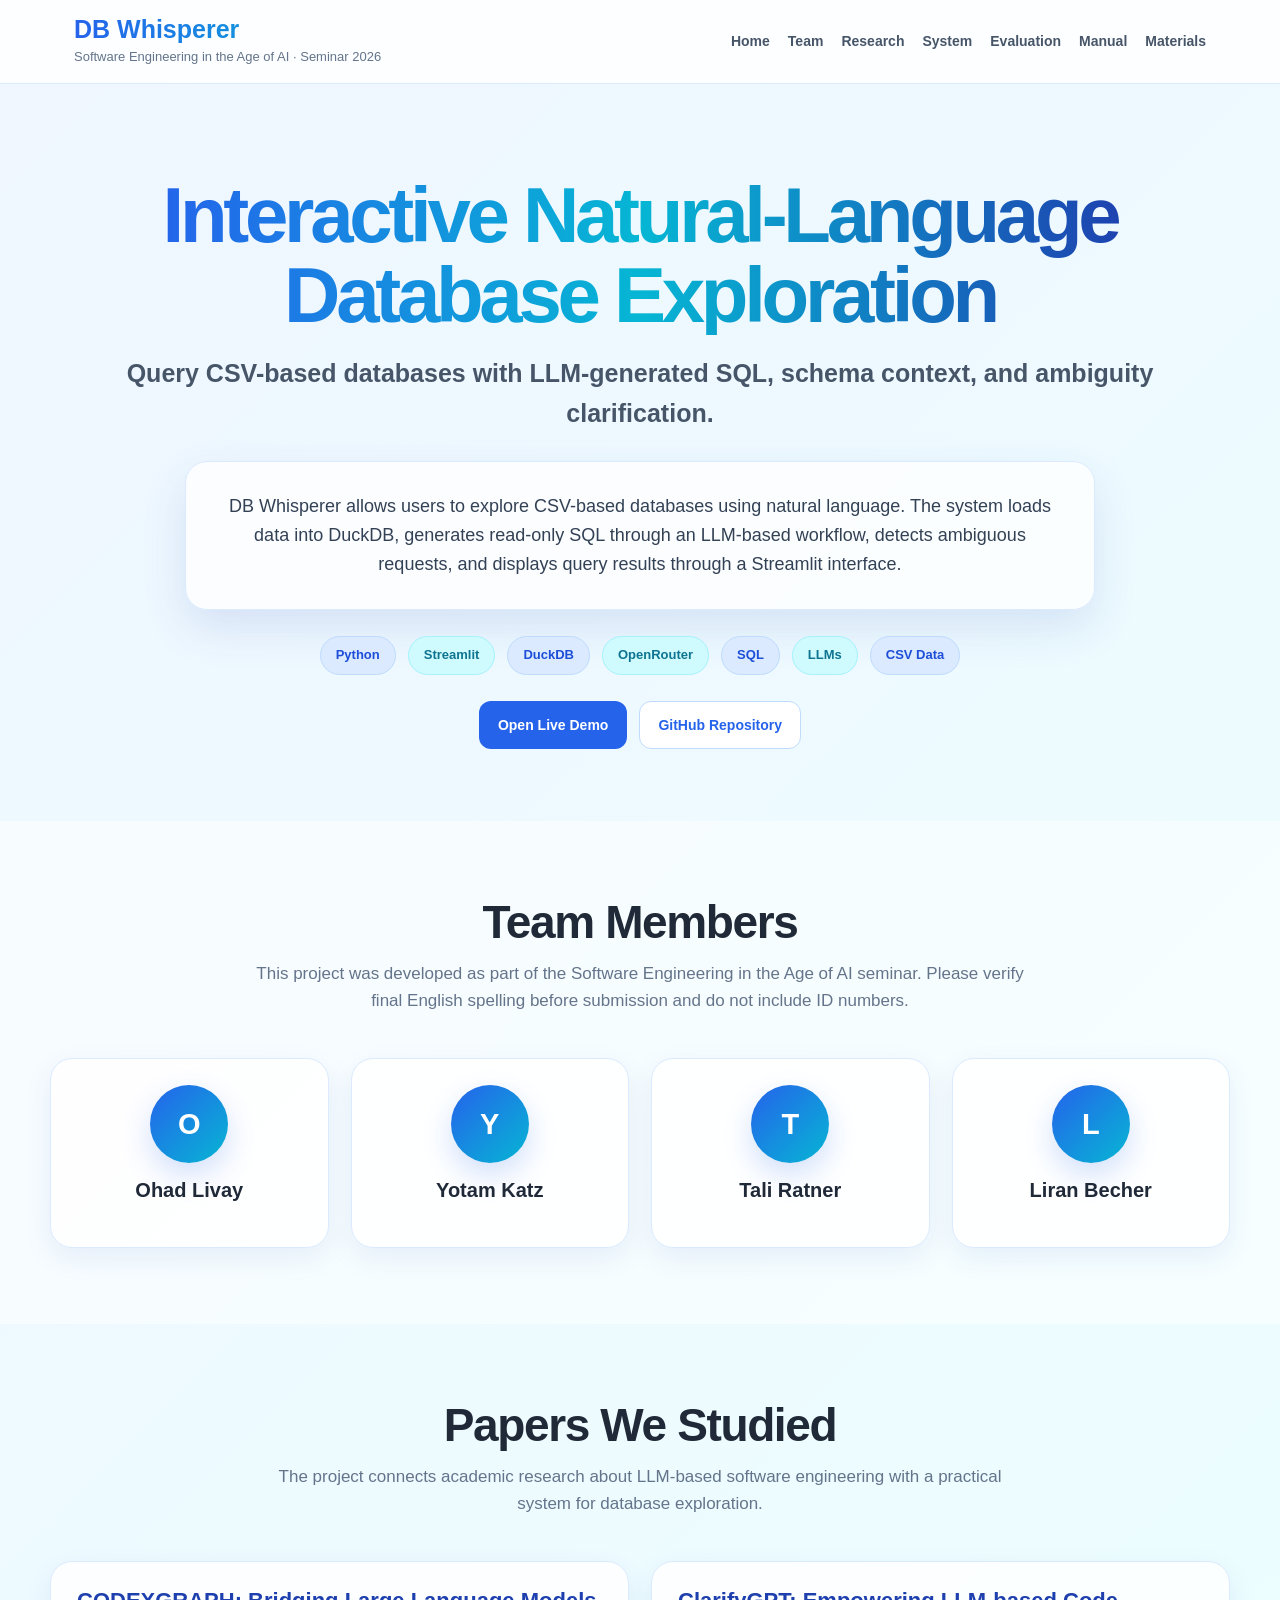
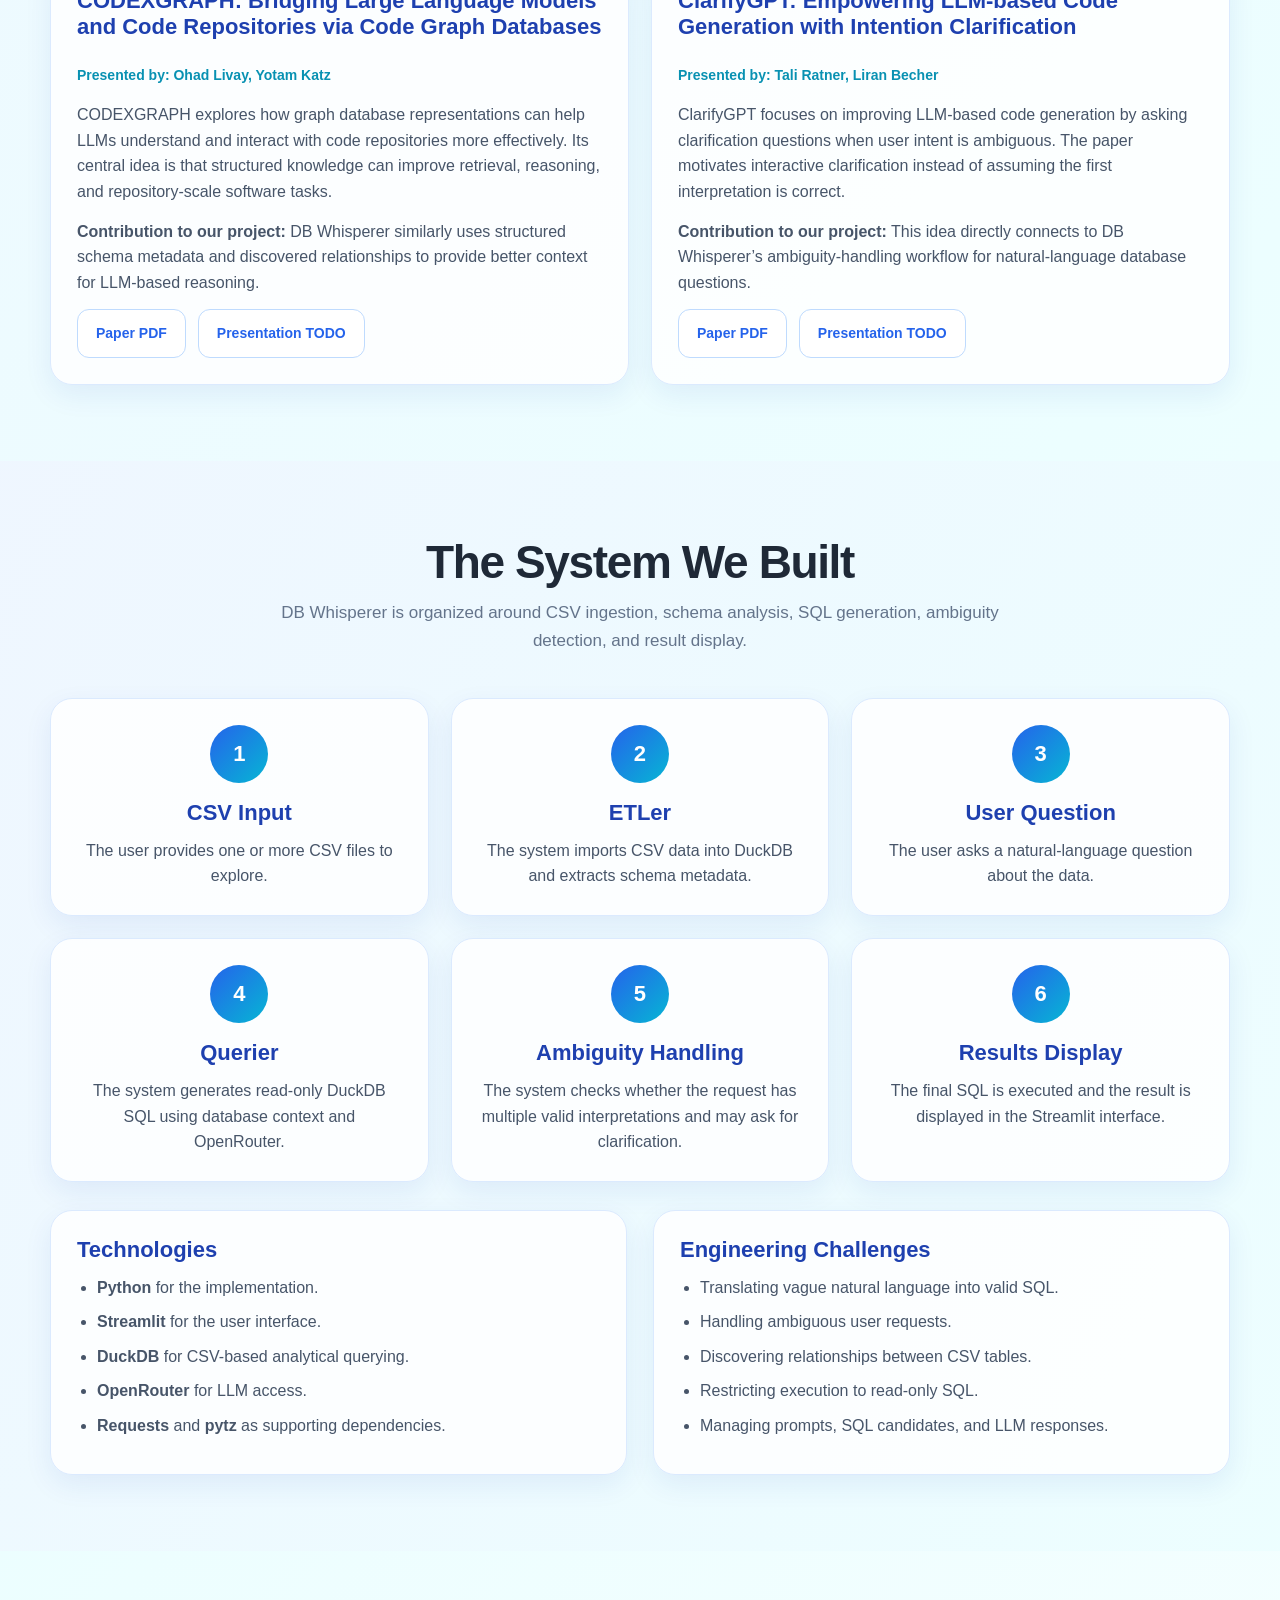
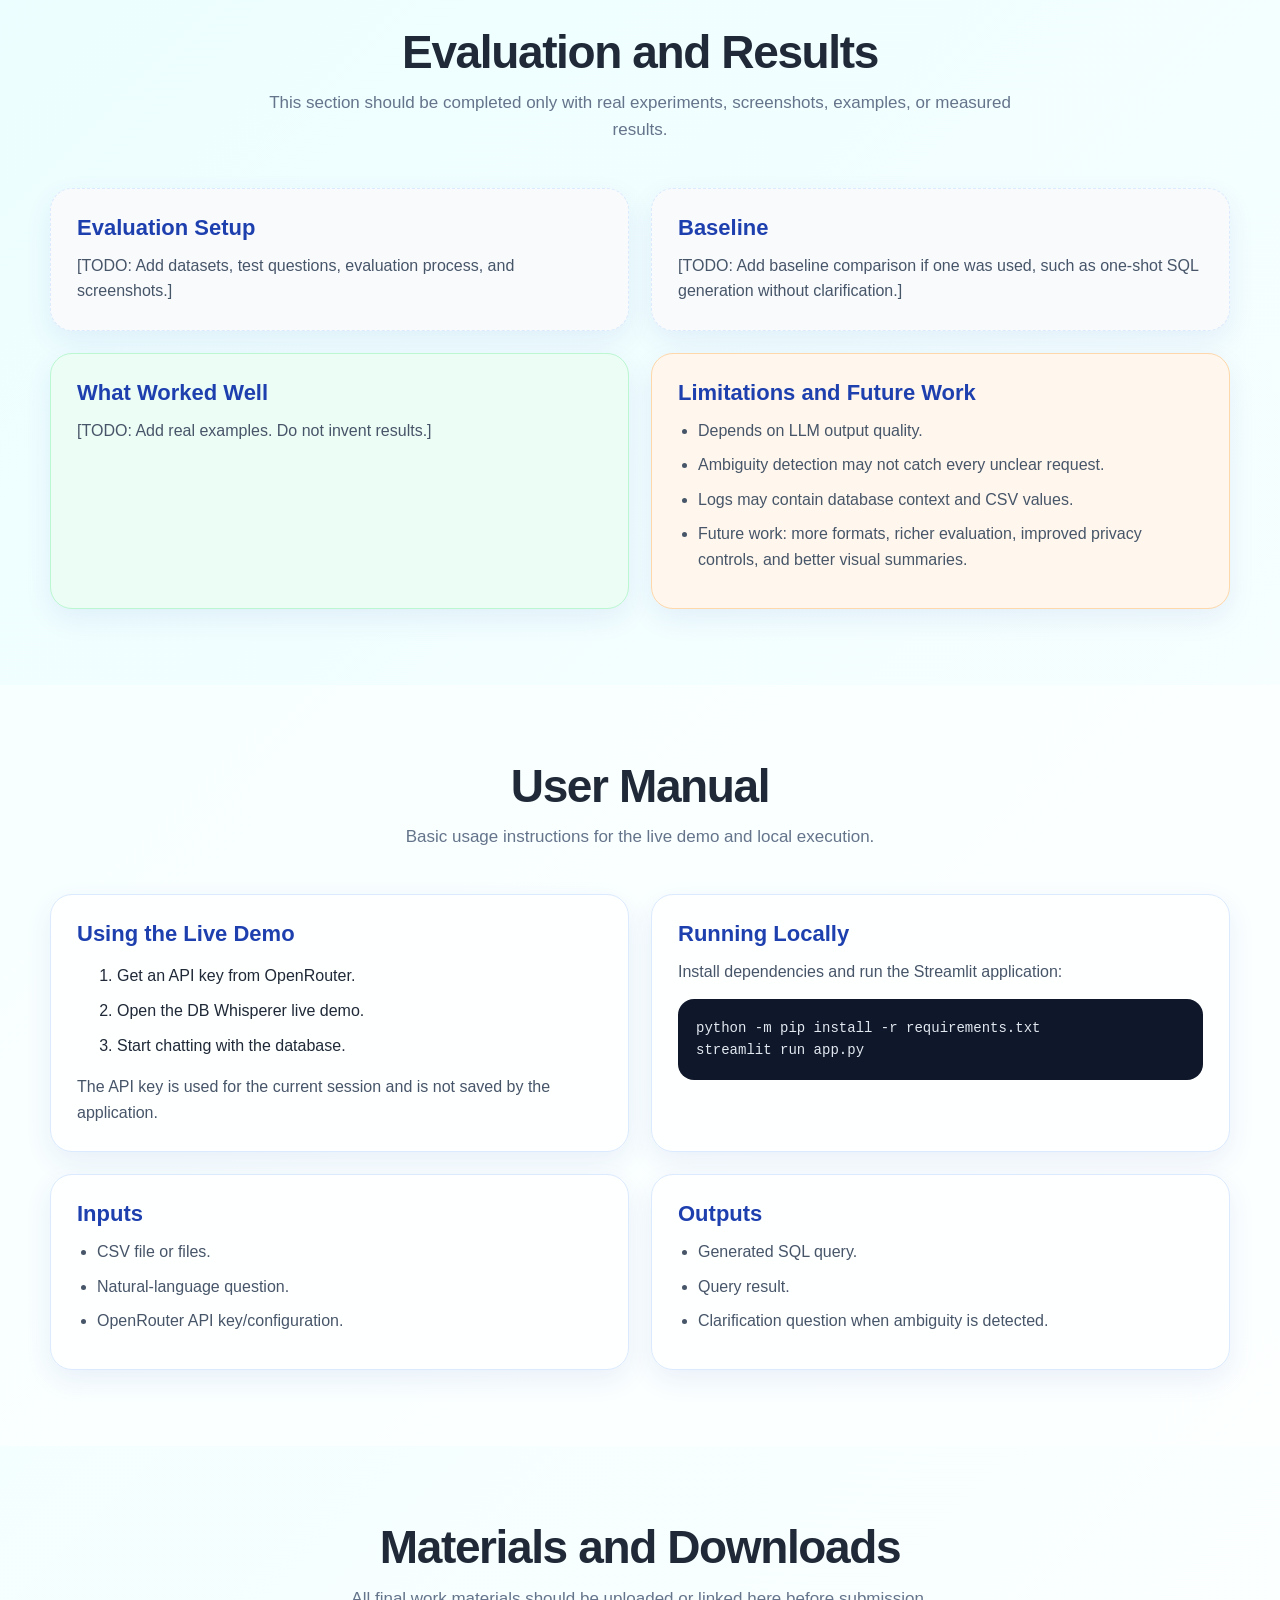
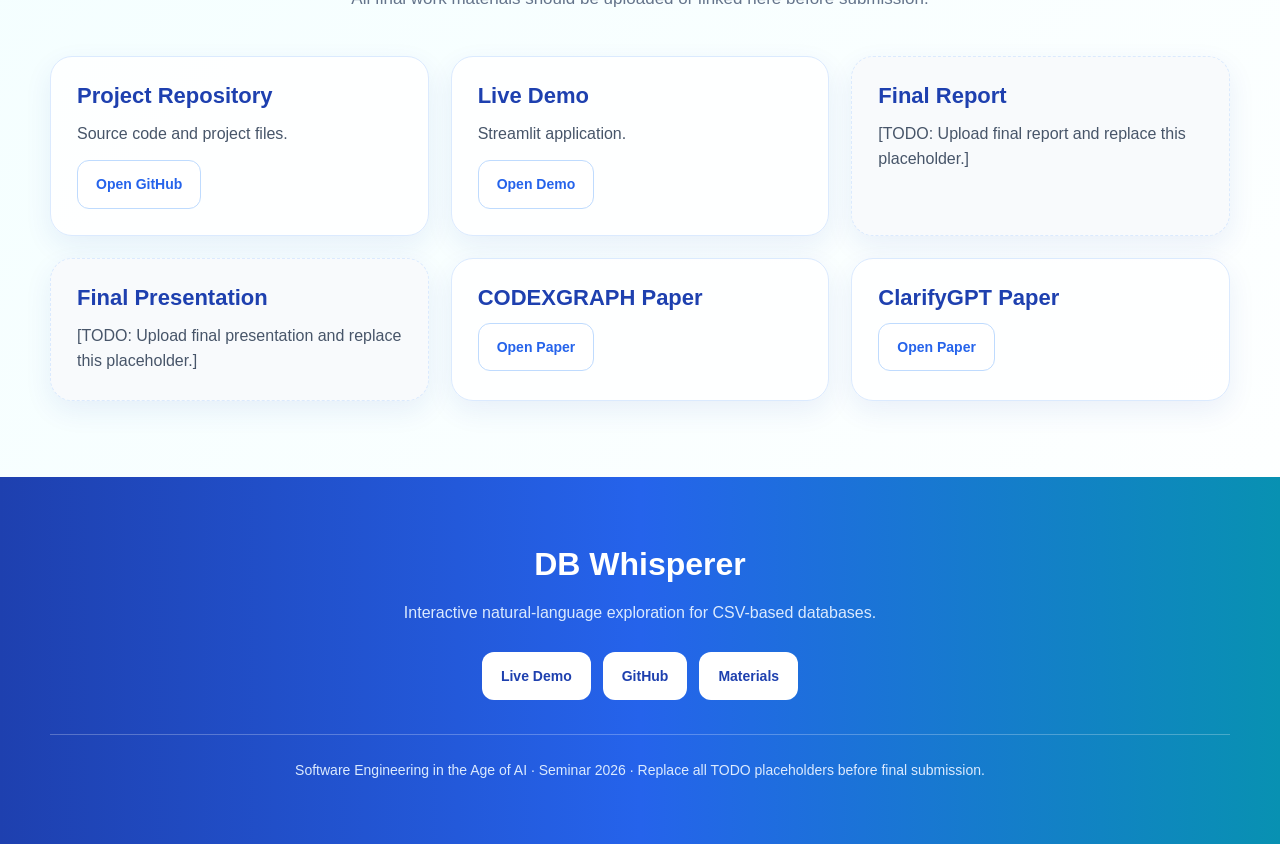
==== docs/db_whisperer_embedded_site.html @ fd1b1591 "Add evaluation framework implementation plan and project site HTML - Created EVALUATION_IMPLEMENTATI" ====
<!DOCTYPE html>
<html lang="en">
<head>
  <meta charset="UTF-8" />
  <meta name="viewport" content="width=device-width, initial-scale=1.0" />
  <title>DB Whisperer Project Site</title>
  <style>
    :root {
      --primary: #2563eb;
      --primary-dark: #1e40af;
      --accent: #06b6d4;
      --accent-dark: #0891b2;
      --bg: #f8fafc;
      --bg-soft: #eff6ff;
      --card: #ffffff;
      --text: #1f2937;
      --muted: #64748b;
      --border: #dbeafe;
      --shadow: 0 18px 45px rgba(30, 64, 175, 0.12);
      --radius: 22px;
    }

    * { box-sizing: border-box; }
    html { scroll-behavior: smooth; }

    body {
      margin: 0;
      font-family: Inter, Arial, Helvetica, sans-serif;
      color: var(--text);
      background: linear-gradient(135deg, #eff6ff 0%, #ecfeff 45%, #ffffff 100%);
      line-height: 1.6;
    }

    a { color: inherit; text-decoration: none; }

    .site {
      min-height: 100vh;
    }

    header {
      position: sticky;
      top: 0;
      z-index: 20;
      background: rgba(255, 255, 255, 0.82);
      backdrop-filter: blur(12px);
      border-bottom: 1px solid var(--border);
    }

    .nav {
      max-width: 1180px;
      margin: 0 auto;
      padding: 16px 24px;
      display: flex;
      align-items: center;
      justify-content: space-between;
      gap: 18px;
    }

    .brand-title {
      margin: 0;
      font-size: 25px;
      line-height: 1.1;
      font-weight: 800;
      background: linear-gradient(90deg, var(--primary), var(--accent));
      -webkit-background-clip: text;
      color: transparent;
    }

    .brand-subtitle {
      margin: 3px 0 0;
      font-size: 13px;
      color: var(--muted);
    }

    nav {
      display: flex;
      flex-wrap: wrap;
      justify-content: flex-end;
      gap: 18px;
      font-size: 14px;
      font-weight: 650;
      color: #475569;
    }

    nav a:hover { color: var(--primary); }

    section {
      padding: 76px 24px;
    }

    .container {
      max-width: 1180px;
      margin: 0 auto;
    }

    .hero {
      padding: 92px 24px 72px;
      text-align: center;
    }

    .hero h2 {
      margin: 0 auto 18px;
      max-width: 980px;
      font-size: clamp(42px, 7vw, 78px);
      line-height: 1.02;
      font-weight: 900;
      letter-spacing: -0.055em;
      background: linear-gradient(90deg, var(--primary), var(--accent), var(--primary-dark));
      -webkit-background-clip: text;
      color: transparent;
    }

    .hero .subtitle {
      margin: 0 0 28px;
      font-size: clamp(18px, 2.5vw, 25px);
      color: #475569;
      font-weight: 550;
    }

    .hero-card {
      max-width: 910px;
      margin: 0 auto 26px;
      padding: 30px;
      border-radius: var(--radius);
      border: 1px solid var(--border);
      background: rgba(255, 255, 255, 0.78);
      box-shadow: var(--shadow);
    }

    .hero-card p {
      margin: 0;
      font-size: 18px;
      color: #334155;
    }

    .chips, .buttons {
      display: flex;
      flex-wrap: wrap;
      justify-content: center;
      gap: 12px;
    }

    .chip {
      display: inline-flex;
      align-items: center;
      padding: 8px 15px;
      border-radius: 999px;
      background: #dbeafe;
      color: #1d4ed8;
      font-weight: 750;
      font-size: 13px;
      border: 1px solid #bfdbfe;
    }

    .chip:nth-child(even) {
      background: #cffafe;
      color: #0e7490;
      border-color: #a5f3fc;
    }

    .button {
      display: inline-flex;
      align-items: center;
      justify-content: center;
      padding: 12px 18px;
      border-radius: 12px;
      font-weight: 800;
      font-size: 14px;
      border: 1px solid transparent;
      background: var(--primary);
      color: white;
      transition: transform .18s ease, box-shadow .18s ease, background .18s ease;
    }

    .button:hover {
      transform: translateY(-2px);
      box-shadow: 0 12px 24px rgba(37, 99, 235, .18);
      background: var(--primary-dark);
    }

    .button.secondary {
      background: white;
      color: var(--primary);
      border-color: #bfdbfe;
    }

    .button.secondary:hover {
      background: #eff6ff;
    }

    .section-soft {
      background: rgba(255, 255, 255, 0.48);
    }

    .section-blue {
      background: linear-gradient(120deg, rgba(239, 246, 255, .92), rgba(236, 254, 255, .92));
    }

    .section-title {
      text-align: center;
      margin: 0 0 44px;
    }

    .section-title h3 {
      margin: 0 0 12px;
      font-size: clamp(32px, 4vw, 46px);
      line-height: 1.1;
      letter-spacing: -0.03em;
    }

    .section-title p {
      margin: 0 auto;
      max-width: 780px;
      color: var(--muted);
      font-size: 17px;
    }

    .grid {
      display: grid;
      gap: 22px;
    }

    .grid-2 {
      grid-template-columns: repeat(2, minmax(0, 1fr));
    }

    .grid-3 {
      grid-template-columns: repeat(3, minmax(0, 1fr));
    }

    .grid-4 {
      grid-template-columns: repeat(4, minmax(0, 1fr));
    }

    .card {
      background: rgba(255, 255, 255, .86);
      border: 1px solid var(--border);
      border-radius: var(--radius);
      box-shadow: 0 10px 28px rgba(30, 64, 175, .08);
      padding: 26px;
      transition: transform .18s ease, box-shadow .18s ease, border-color .18s ease;
    }

    .card:hover {
      transform: translateY(-3px);
      border-color: #93c5fd;
      box-shadow: 0 18px 45px rgba(30, 64, 175, .14);
    }

    .card h4 {
      margin: 0 0 12px;
      font-size: 22px;
      line-height: 1.18;
      color: var(--primary-dark);
    }

    .card p {
      margin: 0 0 14px;
      color: #475569;
    }

    .card p:last-child {
      margin-bottom: 0;
    }

    .member {
      text-align: center;
      min-height: 190px;
    }

    .avatar {
      width: 78px;
      height: 78px;
      margin: 0 auto 16px;
      border-radius: 999px;
      display: grid;
      place-items: center;
      color: white;
      font-size: 29px;
      font-weight: 900;
      background: linear-gradient(135deg, var(--primary), var(--accent));
      box-shadow: 0 12px 30px rgba(37, 99, 235, .2);
    }

    .member h4 {
      color: var(--text);
      font-size: 20px;
    }

    .paper-card h4 {
      color: var(--primary-dark);
      min-height: 64px;
    }

    .paper-meta {
      margin-bottom: 16px;
      color: var(--accent-dark);
      font-weight: 750;
      font-size: 14px;
    }

    .flow-card {
      text-align: center;
    }

    .step-num {
      width: 58px;
      height: 58px;
      margin: 0 auto 17px;
      display: grid;
      place-items: center;
      border-radius: 999px;
      color: white;
      background: linear-gradient(135deg, var(--primary), var(--accent));
      font-size: 22px;
      font-weight: 900;
    }

    .split {
      display: grid;
      grid-template-columns: 1fr 1fr;
      gap: 26px;
    }

    ul {
      margin: 0;
      padding-left: 20px;
      color: #475569;
    }

    li { margin-bottom: 9px; }

    .code {
      background: #0f172a;
      color: #e2e8f0;
      border-radius: 16px;
      padding: 18px;
      overflow-x: auto;
      font-family: Consolas, Monaco, monospace;
      font-size: 14px;
      margin: 14px 0 0;
    }

    .callout {
      background: #ecfdf5;
      border-color: #bbf7d0;
    }

    .warning {
      background: #fff7ed;
      border-color: #fed7aa;
    }

    .todo {
      background: #f8fafc;
      border-style: dashed;
      color: #64748b;
    }

    .footer {
      padding: 62px 24px;
      color: white;
      background: linear-gradient(90deg, var(--primary-dark), var(--primary), var(--accent-dark));
      text-align: center;
    }

    .footer h3 {
      margin: 0 0 10px;
      font-size: 32px;
    }

    .footer p {
      margin: 0 0 26px;
      color: #dbeafe;
    }

    .footer .button {
      background: white;
      color: var(--primary-dark);
    }

    .footer-note {
      margin-top: 34px;
      padding-top: 24px;
      border-top: 1px solid rgba(255,255,255,.25);
      color: #dbeafe;
      font-size: 14px;
    }

    @media (max-width: 920px) {
      header { position: static; }
      .nav { flex-direction: column; align-items: flex-start; }
      nav { justify-content: flex-start; }
      .grid-4 { grid-template-columns: repeat(2, minmax(0, 1fr)); }
      .grid-3, .grid-2, .split { grid-template-columns: 1fr; }
      section { padding: 58px 18px; }
      .hero { padding-top: 64px; }
    }

    @media (max-width: 560px) {
      .grid-4 { grid-template-columns: 1fr; }
      .hero-card { padding: 22px; }
      .card { padding: 22px; }
      nav { gap: 12px; font-size: 13px; }
    }
  </style>
</head>

<body>
  <div class="site">
    <header>
      <div class="nav">
        <div>
          <h1 class="brand-title">DB Whisperer</h1>
          <p class="brand-subtitle">Software Engineering in the Age of AI · Seminar 2026</p>
        </div>
        <nav>
          <a href="#home">Home</a>
          <a href="#team">Team</a>
          <a href="#research">Research</a>
          <a href="#system">System</a>
          <a href="#evaluation">Evaluation</a>
          <a href="#manual">Manual</a>
          <a href="#materials">Materials</a>
        </nav>
      </div>
    </header>

    <main>
      <section id="home" class="hero">
        <div class="container">
          <h2>Interactive Natural-Language Database Exploration</h2>
          <p class="subtitle">Query CSV-based databases with LLM-generated SQL, schema context, and ambiguity clarification.</p>
          <div class="hero-card">
            <p>
              DB Whisperer allows users to explore CSV-based databases using natural language.
              The system loads data into DuckDB, generates read-only SQL through an LLM-based workflow,
              detects ambiguous requests, and displays query results through a Streamlit interface.
            </p>
          </div>
          <div class="chips" aria-label="Technology stack">
            <span class="chip">Python</span>
            <span class="chip">Streamlit</span>
            <span class="chip">DuckDB</span>
            <span class="chip">OpenRouter</span>
            <span class="chip">SQL</span>
            <span class="chip">LLMs</span>
            <span class="chip">CSV Data</span>
          </div>
          <div class="buttons" style="margin-top: 26px;">
            <a class="button" href="https://db-whisperer.streamlit.app/" target="_blank" rel="noopener">Open Live Demo</a>
            <a class="button secondary" href="https://github.com/ohadlivay/DB-Whisperer" target="_blank" rel="noopener">GitHub Repository</a>
          </div>
        </div>
      </section>

      <section id="team" class="section-soft">
        <div class="container">
          <div class="section-title">
            <h3>Team Members</h3>
            <p>
              This project was developed as part of the Software Engineering in the Age of AI seminar.
              Please verify final English spelling before submission and do not include ID numbers.
            </p>
          </div>
          <div class="grid grid-4">
            <article class="card member"><div class="avatar">O</div><h4>Ohad Livay</h4></article>
            <article class="card member"><div class="avatar">Y</div><h4>Yotam Katz</h4></article>
            <article class="card member"><div class="avatar">T</div><h4>Tali Ratner</h4></article>
            <article class="card member"><div class="avatar">L</div><h4>Liran Becher</h4></article>
          </div>
        </div>
      </section>

      <section id="research">
        <div class="container">
          <div class="section-title">
            <h3>Papers We Studied</h3>
            <p>
              The project connects academic research about LLM-based software engineering with a practical system for database exploration.
            </p>
          </div>
          <div class="grid grid-2">
            <article class="card paper-card">
              <h4>CODEXGRAPH: Bridging Large Language Models and Code Repositories via Code Graph Databases</h4>
              <div class="paper-meta">Presented by: Ohad Livay, Yotam Katz</div>
              <p>
                CODEXGRAPH explores how graph database representations can help LLMs understand and interact with code repositories more effectively.
                Its central idea is that structured knowledge can improve retrieval, reasoning, and repository-scale software tasks.
              </p>
              <p>
                <strong>Contribution to our project:</strong>
                DB Whisperer similarly uses structured schema metadata and discovered relationships to provide better context for LLM-based reasoning.
              </p>
              <div class="buttons" style="justify-content:flex-start;">
                <a class="button secondary" href="https://arxiv.org/pdf/2408.03910" target="_blank" rel="noopener">Paper PDF</a>
                <a class="button secondary" href="#materials">Presentation TODO</a>
              </div>
            </article>

            <article class="card paper-card">
              <h4>ClarifyGPT: Empowering LLM-based Code Generation with Intention Clarification</h4>
              <div class="paper-meta">Presented by: Tali Ratner, Liran Becher</div>
              <p>
                ClarifyGPT focuses on improving LLM-based code generation by asking clarification questions when user intent is ambiguous.
                The paper motivates interactive clarification instead of assuming the first interpretation is correct.
              </p>
              <p>
                <strong>Contribution to our project:</strong>
                This idea directly connects to DB Whisperer’s ambiguity-handling workflow for natural-language database questions.
              </p>
              <div class="buttons" style="justify-content:flex-start;">
                <a class="button secondary" href="https://arxiv.org/pdf/2310.10996" target="_blank" rel="noopener">Paper PDF</a>
                <a class="button secondary" href="#materials">Presentation TODO</a>
              </div>
            </article>
          </div>
        </div>
      </section>

      <section id="system" class="section-blue">
        <div class="container">
          <div class="section-title">
            <h3>The System We Built</h3>
            <p>
              DB Whisperer is organized around CSV ingestion, schema analysis, SQL generation, ambiguity detection, and result display.
            </p>
          </div>

          <div class="grid grid-3">
            <article class="card flow-card">
              <div class="step-num">1</div>
              <h4>CSV Input</h4>
              <p>The user provides one or more CSV files to explore.</p>
            </article>
            <article class="card flow-card">
              <div class="step-num">2</div>
              <h4>ETLer</h4>
              <p>The system imports CSV data into DuckDB and extracts schema metadata.</p>
            </article>
            <article class="card flow-card">
              <div class="step-num">3</div>
              <h4>User Question</h4>
              <p>The user asks a natural-language question about the data.</p>
            </article>
            <article class="card flow-card">
              <div class="step-num">4</div>
              <h4>Querier</h4>
              <p>The system generates read-only DuckDB SQL using database context and OpenRouter.</p>
            </article>
            <article class="card flow-card">
              <div class="step-num">5</div>
              <h4>Ambiguity Handling</h4>
              <p>The system checks whether the request has multiple valid interpretations and may ask for clarification.</p>
            </article>
            <article class="card flow-card">
              <div class="step-num">6</div>
              <h4>Results Display</h4>
              <p>The final SQL is executed and the result is displayed in the Streamlit interface.</p>
            </article>
          </div>

          <div class="split" style="margin-top: 28px;">
            <article class="card">
              <h4>Technologies</h4>
              <ul>
                <li><strong>Python</strong> for the implementation.</li>
                <li><strong>Streamlit</strong> for the user interface.</li>
                <li><strong>DuckDB</strong> for CSV-based analytical querying.</li>
                <li><strong>OpenRouter</strong> for LLM access.</li>
                <li><strong>Requests</strong> and <strong>pytz</strong> as supporting dependencies.</li>
              </ul>
            </article>
            <article class="card">
              <h4>Engineering Challenges</h4>
              <ul>
                <li>Translating vague natural language into valid SQL.</li>
                <li>Handling ambiguous user requests.</li>
                <li>Discovering relationships between CSV tables.</li>
                <li>Restricting execution to read-only SQL.</li>
                <li>Managing prompts, SQL candidates, and LLM responses.</li>
              </ul>
            </article>
          </div>
        </div>
      </section>

      <section id="evaluation">
        <div class="container">
          <div class="section-title">
            <h3>Evaluation and Results</h3>
            <p>
              This section should be completed only with real experiments, screenshots, examples, or measured results.
            </p>
          </div>
          <div class="grid grid-2">
            <article class="card todo">
              <h4>Evaluation Setup</h4>
              <p>[TODO: Add datasets, test questions, evaluation process, and screenshots.]</p>
            </article>
            <article class="card todo">
              <h4>Baseline</h4>
              <p>[TODO: Add baseline comparison if one was used, such as one-shot SQL generation without clarification.]</p>
            </article>
            <article class="card callout">
              <h4>What Worked Well</h4>
              <p>[TODO: Add real examples. Do not invent results.]</p>
            </article>
            <article class="card warning">
              <h4>Limitations and Future Work</h4>
              <ul>
                <li>Depends on LLM output quality.</li>
                <li>Ambiguity detection may not catch every unclear request.</li>
                <li>Logs may contain database context and CSV values.</li>
                <li>Future work: more formats, richer evaluation, improved privacy controls, and better visual summaries.</li>
              </ul>
            </article>
          </div>
        </div>
      </section>

      <section id="manual" class="section-soft">
        <div class="container">
          <div class="section-title">
            <h3>User Manual</h3>
            <p>Basic usage instructions for the live demo and local execution.</p>
          </div>

          <div class="grid grid-2">
            <article class="card">
              <h4>Using the Live Demo</h4>
              <ol>
                <li>Get an API key from OpenRouter.</li>
                <li>Open the DB Whisperer live demo.</li>
                <li>Start chatting with the database.</li>
              </ol>
              <p>The API key is used for the current session and is not saved by the application.</p>
            </article>

            <article class="card">
              <h4>Running Locally</h4>
              <p>Install dependencies and run the Streamlit application:</p>
              <pre class="code">python -m pip install -r requirements.txt
streamlit run app.py</pre>
            </article>

            <article class="card">
              <h4>Inputs</h4>
              <ul>
                <li>CSV file or files.</li>
                <li>Natural-language question.</li>
                <li>OpenRouter API key/configuration.</li>
              </ul>
            </article>

            <article class="card">
              <h4>Outputs</h4>
              <ul>
                <li>Generated SQL query.</li>
                <li>Query result.</li>
                <li>Clarification question when ambiguity is detected.</li>
              </ul>
            </article>
          </div>
        </div>
      </section>

      <section id="materials">
        <div class="container">
          <div class="section-title">
            <h3>Materials and Downloads</h3>
            <p>All final work materials should be uploaded or linked here before submission.</p>
          </div>
          <div class="grid grid-3">
            <article class="card">
              <h4>Project Repository</h4>
              <p>Source code and project files.</p>
              <a class="button secondary" href="https://github.com/ohadlivay/DB-Whisperer" target="_blank" rel="noopener">Open GitHub</a>
            </article>
            <article class="card">
              <h4>Live Demo</h4>
              <p>Streamlit application.</p>
              <a class="button secondary" href="https://db-whisperer.streamlit.app/" target="_blank" rel="noopener">Open Demo</a>
            </article>
            <article class="card todo">
              <h4>Final Report</h4>
              <p>[TODO: Upload final report and replace this placeholder.]</p>
            </article>
            <article class="card todo">
              <h4>Final Presentation</h4>
              <p>[TODO: Upload final presentation and replace this placeholder.]</p>
            </article>
            <article class="card">
              <h4>CODEXGRAPH Paper</h4>
              <a class="button secondary" href="https://arxiv.org/pdf/2408.03910" target="_blank" rel="noopener">Open Paper</a>
            </article>
            <article class="card">
              <h4>ClarifyGPT Paper</h4>
              <a class="button secondary" href="https://arxiv.org/pdf/2310.10996" target="_blank" rel="noopener">Open Paper</a>
            </article>
          </div>
        </div>
      </section>
    </main>

    <footer class="footer">
      <div class="container">
        <h3>DB Whisperer</h3>
        <p>Interactive natural-language exploration for CSV-based databases.</p>
        <div class="buttons">
          <a class="button" href="https://db-whisperer.streamlit.app/" target="_blank" rel="noopener">Live Demo</a>
          <a class="button" href="https://github.com/ohadlivay/DB-Whisperer" target="_blank" rel="noopener">GitHub</a>
          <a class="button" href="#materials">Materials</a>
        </div>
        <div class="footer-note">
          Software Engineering in the Age of AI · Seminar 2026 · Replace all TODO placeholders before final submission.
        </div>
      </div>
    </footer>
  </div>
</body>
</html>
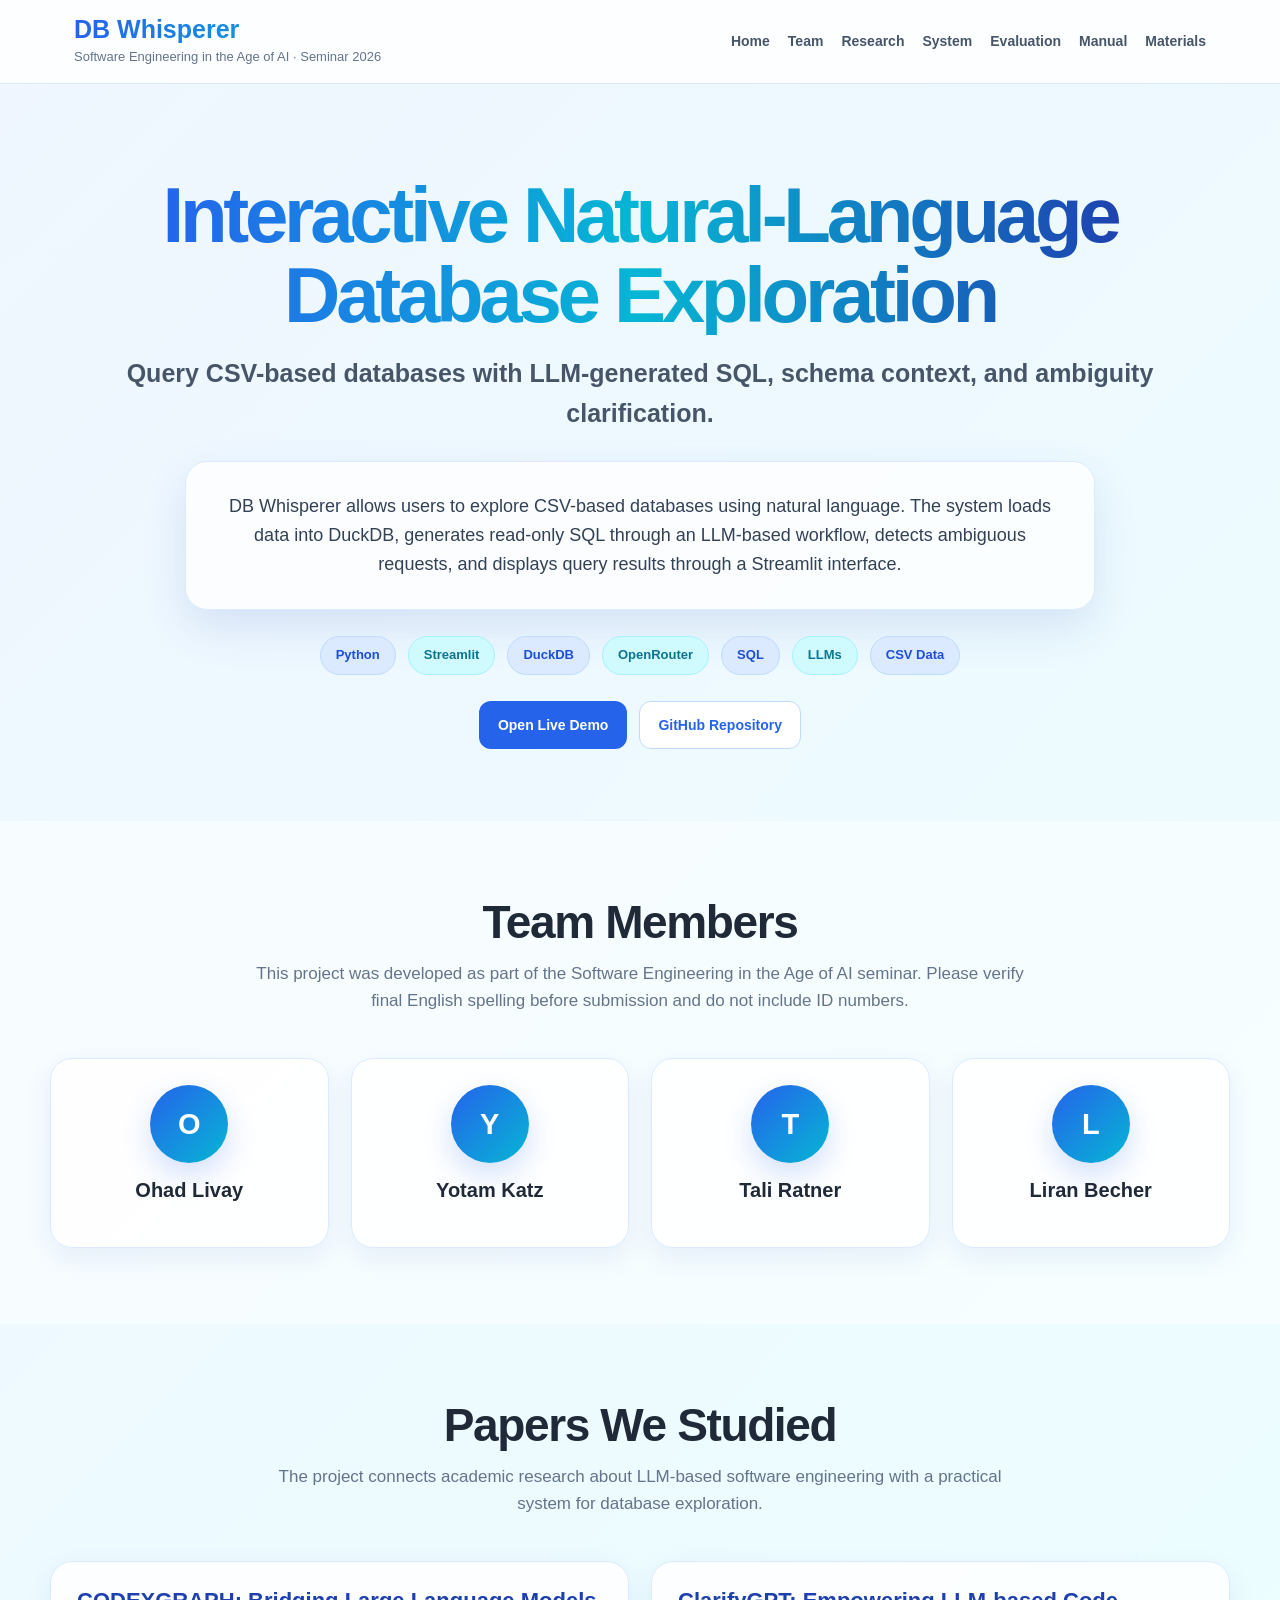
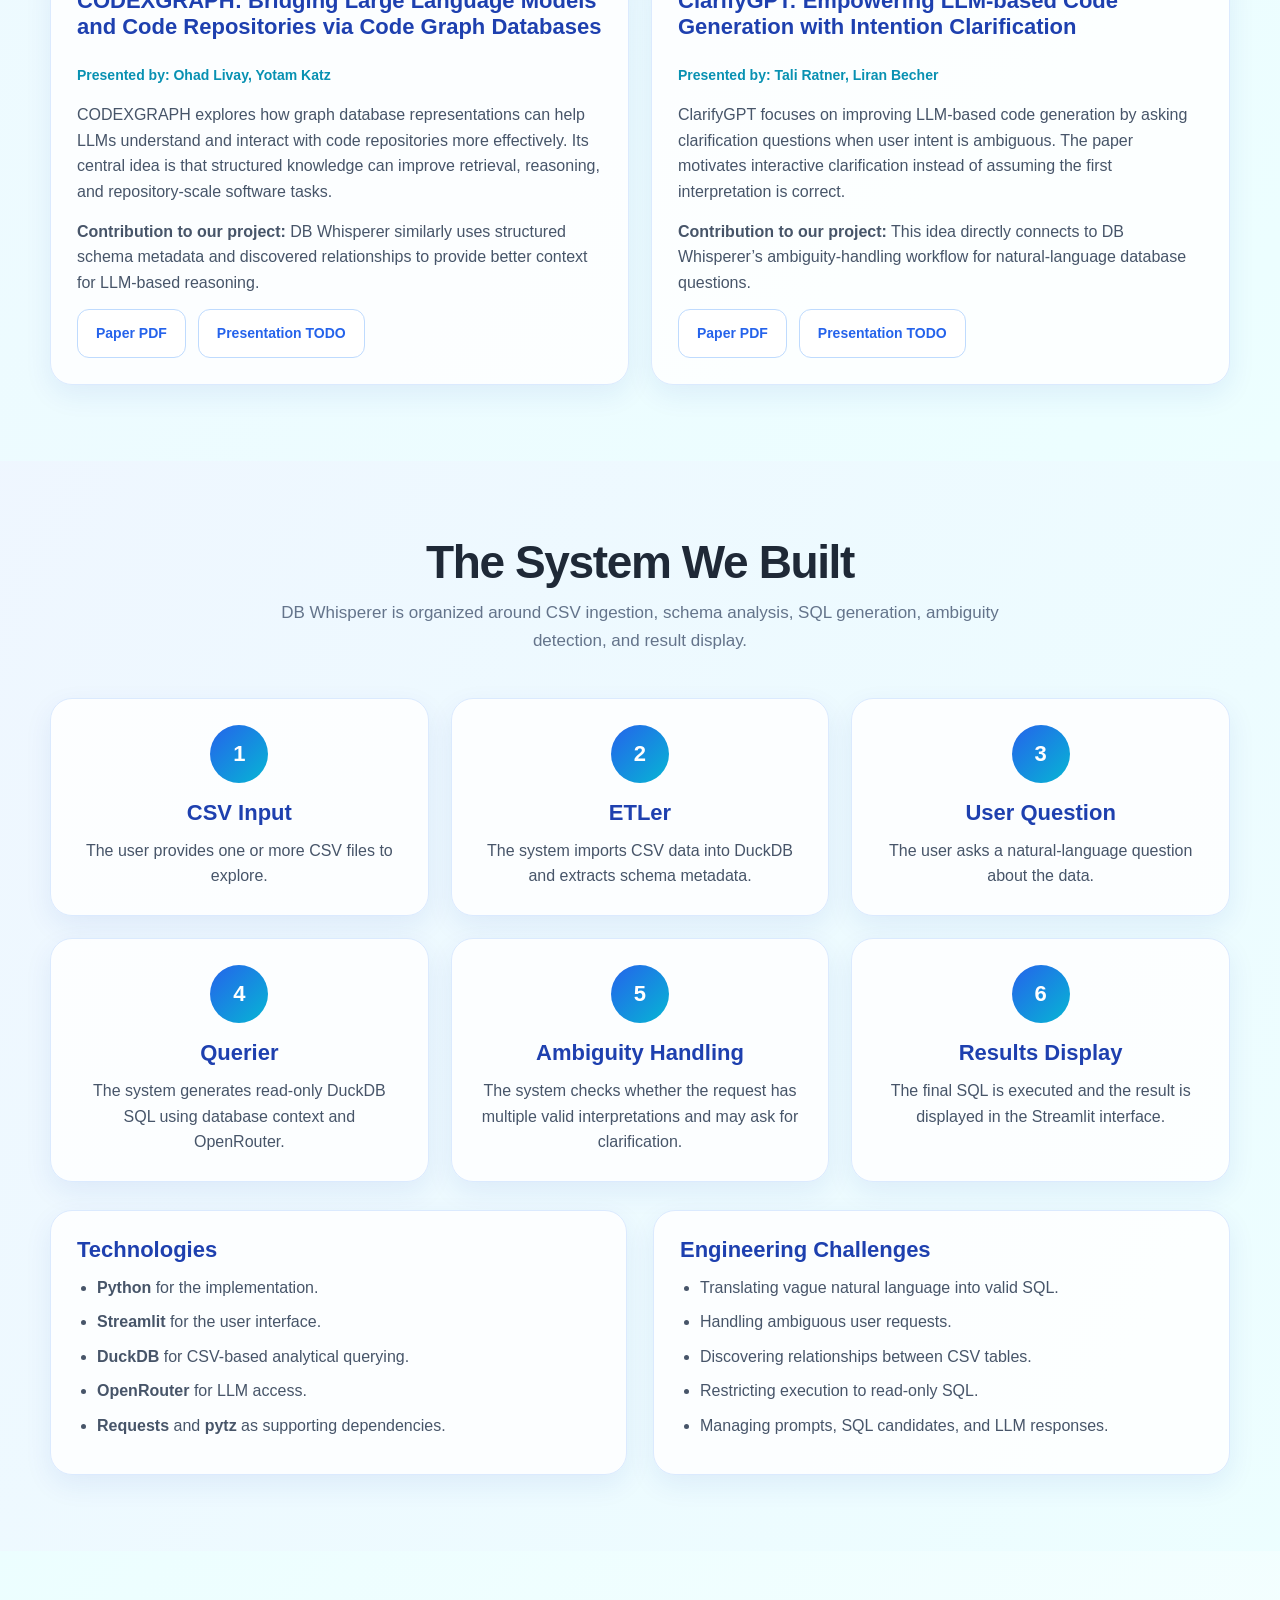
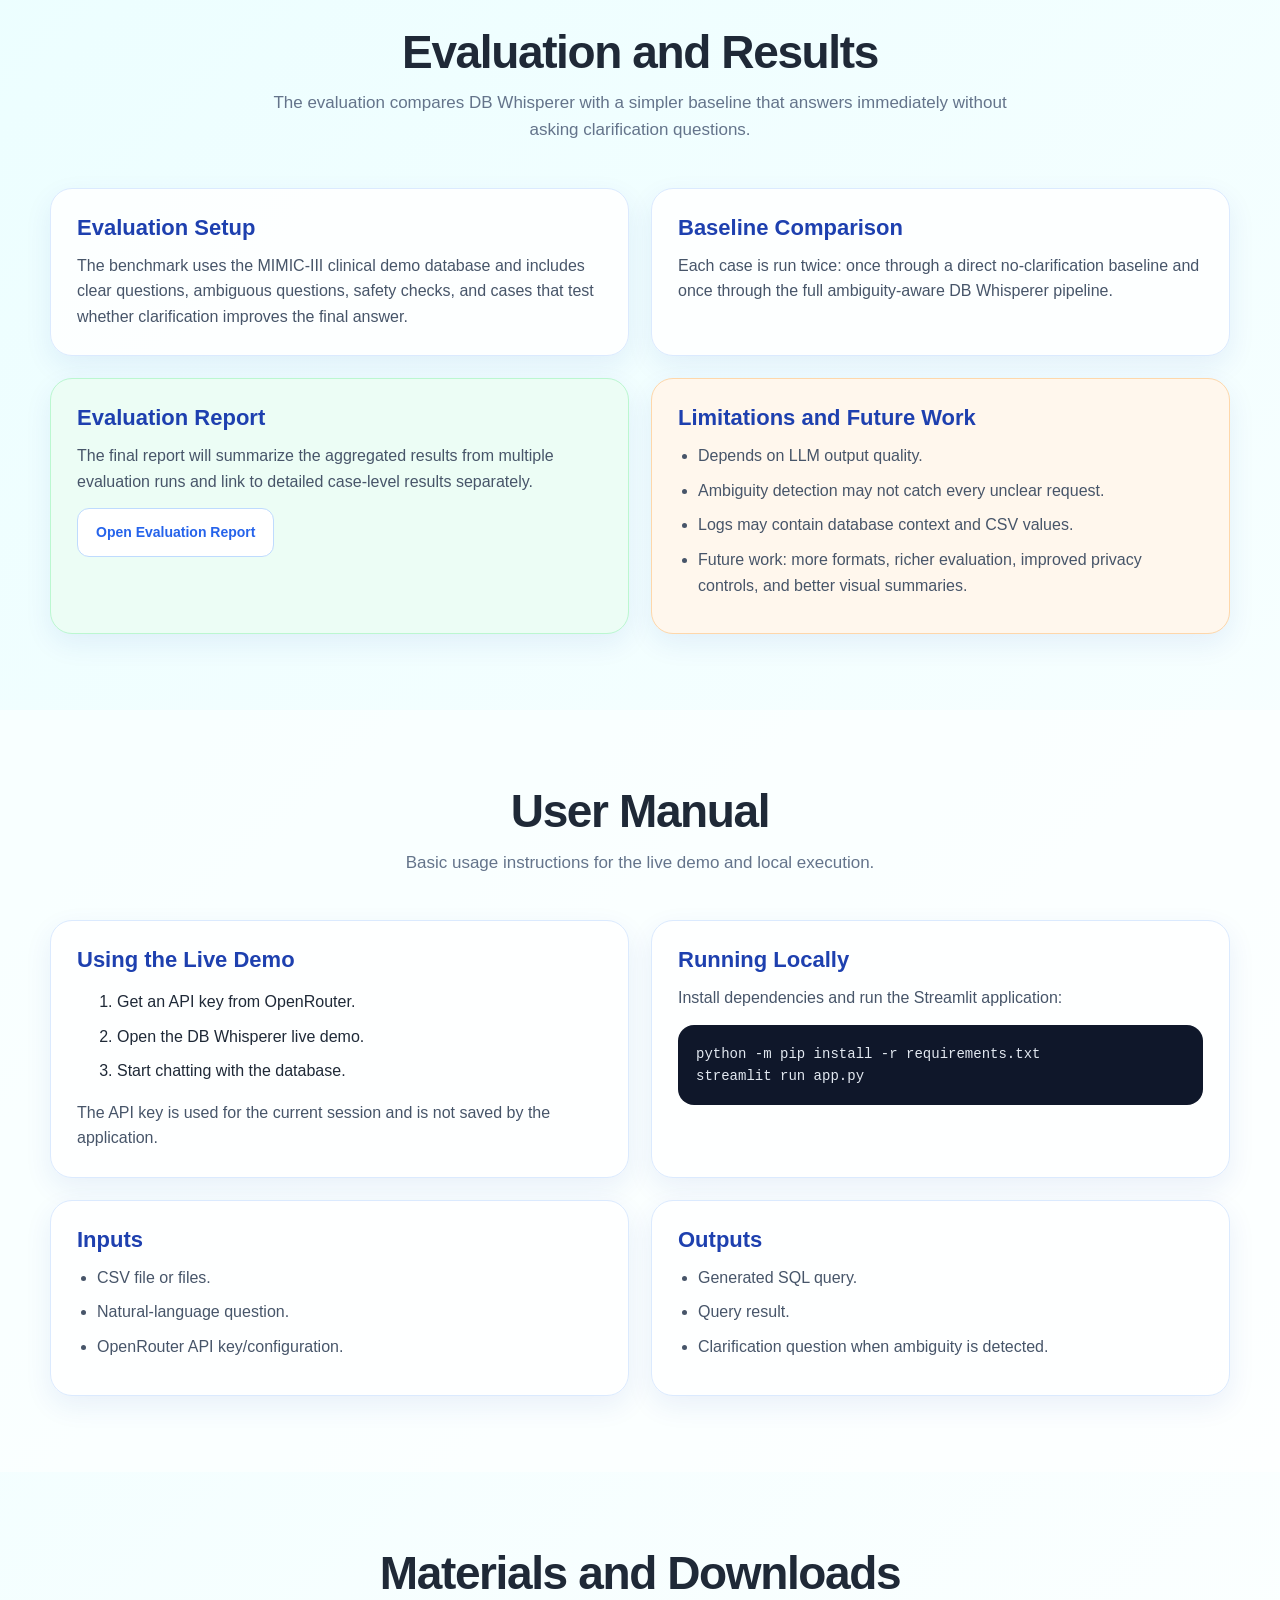
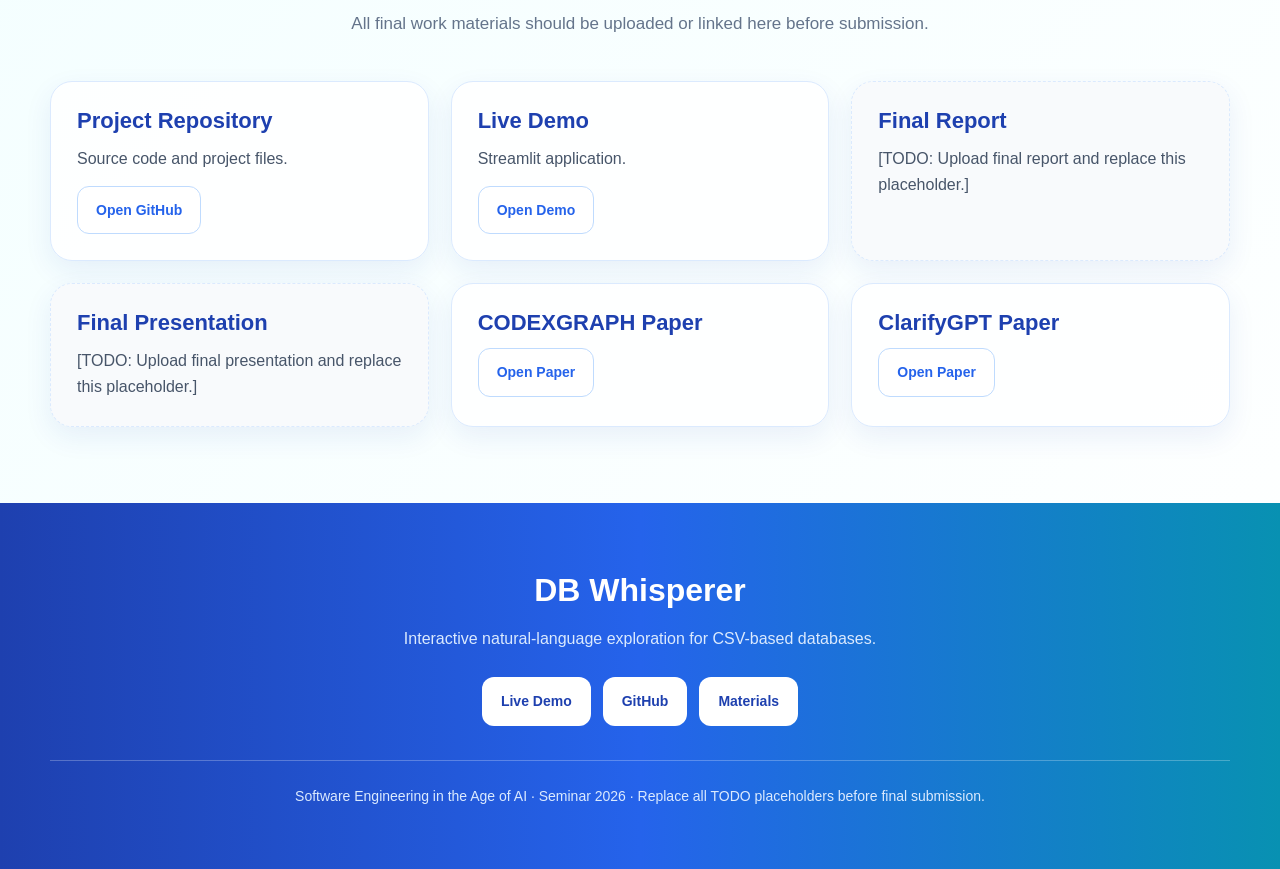
==== commit d3b882c1: "update evaluation framework documentation, enhance site links, and add integration tests" ====
--- a/docs/db_whisperer_embedded_site.html
+++ b/docs/db_whisperer_embedded_site.html
@@ -590,21 +590,31 @@
           <div class="section-title">
             <h3>Evaluation and Results</h3>
             <p>
-              This section should be completed only with real experiments, screenshots, examples, or measured results.
+              The evaluation compares DB Whisperer with a simpler baseline that answers immediately without asking clarification questions.
             </p>
           </div>
           <div class="grid grid-2">
-            <article class="card todo">
+            <article class="card">
               <h4>Evaluation Setup</h4>
-              <p>[TODO: Add datasets, test questions, evaluation process, and screenshots.]</p>
-            </article>
-            <article class="card todo">
-              <h4>Baseline</h4>
-              <p>[TODO: Add baseline comparison if one was used, such as one-shot SQL generation without clarification.]</p>
+              <p>
+                The benchmark uses the MIMIC-III clinical demo database and includes clear questions, ambiguous questions,
+                safety checks, and cases that test whether clarification improves the final answer.
+              </p>
+            </article>
+            <article class="card">
+              <h4>Baseline Comparison</h4>
+              <p>
+                Each case is run twice: once through a direct no-clarification baseline and once through the full
+                ambiguity-aware DB Whisperer pipeline.
+              </p>
             </article>
             <article class="card callout">
-              <h4>What Worked Well</h4>
-              <p>[TODO: Add real examples. Do not invent results.]</p>
+              <h4>Evaluation Report</h4>
+              <p>
+                The final report will summarize the aggregated results from multiple evaluation runs and link to detailed
+                case-level results separately.
+              </p>
+              <a class="button secondary" href="evaluation_report.html">Open Evaluation Report</a>
             </article>
             <article class="card warning">
               <h4>Limitations and Future Work</h4>
